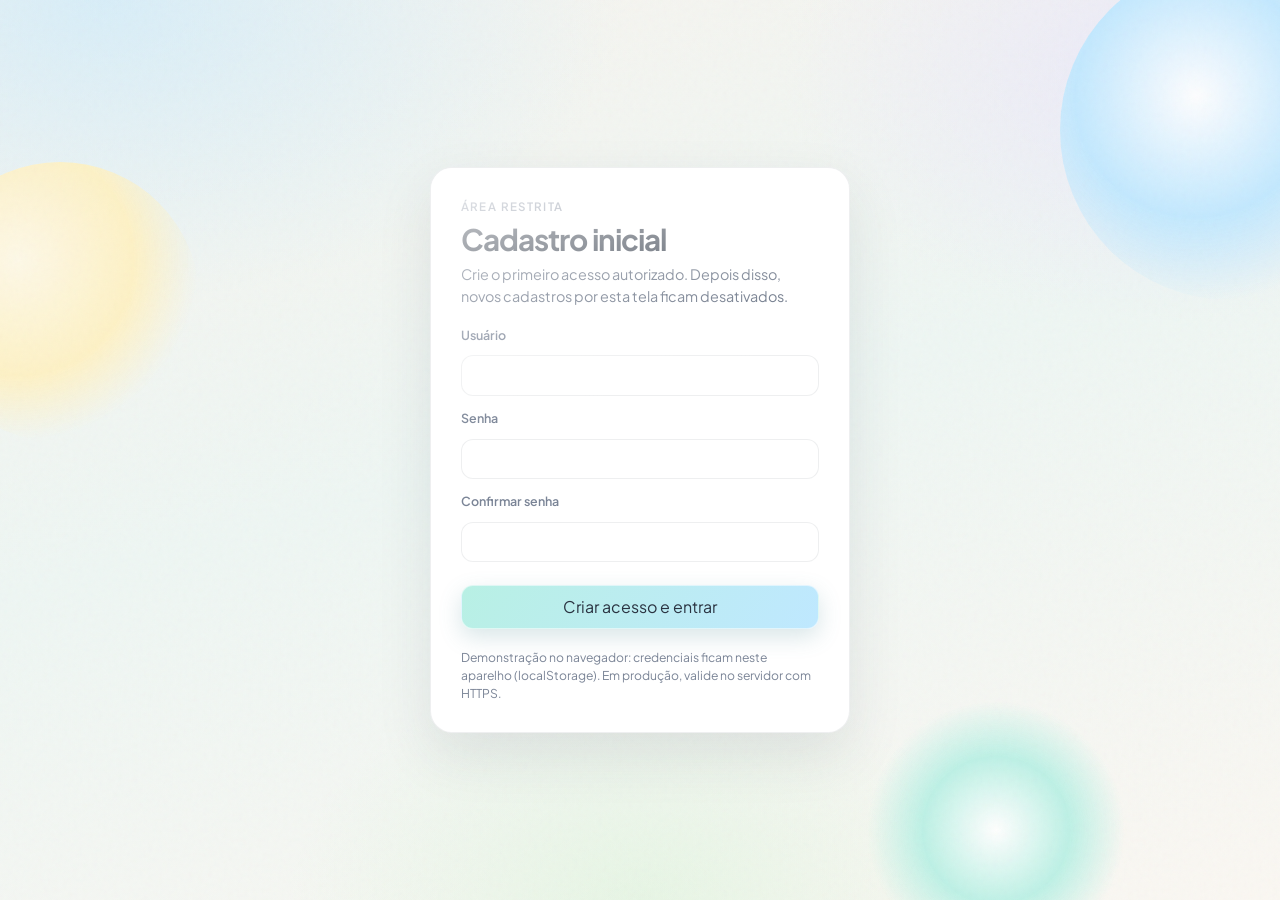
==== dashboard/login.html @ 688ccb38 "insercaologin" ====
<!DOCTYPE html>
<html lang="pt-BR">
  <head>
    <meta charset="UTF-8" />
    <meta name="viewport" content="width=device-width, initial-scale=1.0" />
    <title>Acesso — Dashboard</title>
    <link rel="preconnect" href="https://fonts.googleapis.com" />
    <link rel="preconnect" href="https://fonts.gstatic.com" crossorigin />
    <link
      href="https://fonts.googleapis.com/css2?family=Plus+Jakarta+Sans:ital,wght@0,400;0,500;0,600;0,700;1,400&display=swap"
      rel="stylesheet"
    />
    <link rel="stylesheet" href="styles.css" />
    <script>
      (function () {
        try {
          var t = localStorage.getItem("dashboard-theme");
          if (t !== "dark" && t !== "light") t = "light";
          document.documentElement.dataset.theme = t;
          document.documentElement.style.colorScheme = t === "dark" ? "dark" : "light";
        } catch (e) {
          document.documentElement.dataset.theme = "light";
        }
      })();
    </script>
    <script src="auth.js"></script>
  </head>
  <body class="theme-arara auth-body">
    <div class="app-bg" aria-hidden="true"></div>
    <div class="blobs" aria-hidden="true">
      <span class="blob blob--1"></span>
      <span class="blob blob--2"></span>
      <span class="blob blob--3"></span>
    </div>
    <div class="noise" aria-hidden="true"></div>

    <main class="auth-shell">
      <div class="auth-card card">
        <p class="eyebrow">Área restrita</p>
        <h1 class="auth-card__title" id="authTitle">Entrar</h1>
        <p class="auth-card__subtitle" id="authSubtitle"></p>

        <div class="auth-msg" id="authError" role="alert" hidden></div>

        <section id="registerPanel" class="auth-panel" hidden>
          <form id="registerForm" class="auth-form" autocomplete="off">
            <label class="auth-label" for="regUser">Usuário</label>
            <input id="regUser" class="input" name="username" type="text" required minlength="3" maxlength="64" />

            <label class="auth-label" for="regPass">Senha</label>
            <input id="regPass" class="input" name="password" type="password" required minlength="8" maxlength="128" />

            <label class="auth-label" for="regPass2">Confirmar senha</label>
            <input id="regPass2" class="input" name="password2" type="password" required minlength="8" maxlength="128" />

            <button type="submit" class="btn btn--primary auth-submit">Criar acesso e entrar</button>
          </form>
        </section>

        <section id="loginPanel" class="auth-panel" hidden>
          <form id="loginForm" class="auth-form" autocomplete="username">
            <label class="auth-label" for="logUser">Usuário</label>
            <input id="logUser" class="input" name="username" type="text" required maxlength="64" autocomplete="username" />

            <label class="auth-label" for="logPass">Senha</label>
            <input id="logPass" class="input" name="password" type="password" required maxlength="128" autocomplete="current-password" />

            <button type="submit" class="btn btn--primary auth-submit">Entrar</button>
          </form>
        </section>

        <p class="auth-footnote">
          Demonstração no navegador: credenciais ficam neste aparelho (localStorage). Em produção, valide no servidor com HTTPS.
        </p>
      </div>
    </main>

    <script src="login.js"></script>
  </body>
</html>
---- dashboard/styles.css ----
/* Pastéis “penas de arara” + composição inspirada em dashboards do Dribbble */

:root {
  /* Fundo: areia / nuvens tropicais */
  --bg-cream: #f7f4ef;
  --bg-mist: #eef6f3;
  --surface: #ffffff;
  --surface-2: rgba(255, 255, 255, 0.82);

  /* Penas (arara) — tons pastel natureza */
  --arara-sky: #bfe8ff;
  --arara-lagoon: #b8f0e4;
  --arara-canary: #fff1c2;
  --arara-coral: #ffd4d1;
  --arara-mint: #c9f2cb;
  --arara-lilac: #e4ddff;
  --arara-peach: #ffe4cf;
  --arara-seafoam: #d4f4ee;

  --text: #2a3341;
  --text-soft: #5c677a;
  --muted: #7a8496;
  --line: rgba(42, 51, 65, 0.08);
  --line-strong: rgba(42, 51, 65, 0.12);

  --shadow-sm: 0 4px 20px rgba(42, 51, 65, 0.06);
  --shadow-md: 0 14px 40px rgba(42, 51, 65, 0.08);
  --shadow-float: 0 22px 55px rgba(42, 51, 65, 0.1);

  --radius: 22px;
  --radius-sm: 14px;
  --font: "Plus Jakarta Sans", system-ui, -apple-system, sans-serif;
  --ease-out: cubic-bezier(0.22, 1, 0.36, 1);
  --ease-soft: cubic-bezier(0.4, 0, 0.2, 1);
}

*,
*::before,
*::after {
  box-sizing: border-box;
}

html {
  scroll-behavior: smooth;
}

body {
  margin: 0;
  min-height: 100vh;
  font-family: var(--font);
  color: var(--text);
  background: var(--bg-cream);
  line-height: 1.55;
  -webkit-font-smoothing: antialiased;
}

.app-bg {
  position: fixed;
  inset: 0;
  z-index: -3;
  background:
    radial-gradient(900px 520px at 8% 0%, rgba(191, 232, 255, 0.55), transparent 58%),
    radial-gradient(760px 480px at 92% 8%, rgba(228, 221, 255, 0.5), transparent 52%),
    radial-gradient(640px 420px at 50% 100%, rgba(201, 242, 203, 0.35), transparent 55%),
    linear-gradient(165deg, var(--bg-cream) 0%, var(--bg-mist) 48%, #faf7f2 100%);
}

.blobs {
  position: fixed;
  inset: 0;
  z-index: -2;
  pointer-events: none;
  overflow: hidden;
}

.blob {
  position: absolute;
  border-radius: 50%;
  filter: blur(0px);
  opacity: 0.9;
  animation: blobFloat 18s var(--ease-soft) infinite alternate;
}

.blob--1 {
  width: 280px;
  height: 280px;
  left: -80px;
  top: 18%;
  background: radial-gradient(circle at 35% 35%, #fff9e6, var(--arara-canary) 45%, transparent 70%);
  animation-duration: 22s;
}

.blob--2 {
  width: 340px;
  height: 340px;
  right: -120px;
  top: -40px;
  background: radial-gradient(circle at 40% 40%, #ffffff, var(--arara-sky) 42%, transparent 72%);
  animation-duration: 26s;
  animation-delay: -4s;
}

.blob--3 {
  width: 260px;
  height: 260px;
  right: 12%;
  bottom: -60px;
  background: radial-gradient(circle at 50% 50%, #ffffff, var(--arara-lagoon) 40%, transparent 70%);
  animation-duration: 20s;
  animation-delay: -8s;
}

.noise {
  position: fixed;
  inset: 0;
  z-index: -1;
  opacity: 0.035;
  pointer-events: none;
  mix-blend-mode: multiply;
  background-image: url("data:image/svg+xml,%3Csvg viewBox='0 0 200 200' xmlns='http://www.w3.org/2000/svg'%3E%3Cfilter id='n'%3E%3CfeTurbulence type='fractalNoise' baseFrequency='0.9' numOctaves='3' stitchTiles='stitch'/%3E%3C/filter%3E%3Crect width='100%25' height='100%25' filter='url(%23n)'/%3E%3C/svg%3E");
}

.header {
  max-width: 1180px;
  margin: 0 auto;
  padding: clamp(1.35rem, 4vw, 2.75rem) clamp(1rem, 4vw, 1.5rem) 1.1rem;
  display: flex;
  flex-wrap: wrap;
  gap: 1.25rem 1.75rem;
  align-items: flex-end;
  justify-content: space-between;
  animation: fadeUp 0.85s var(--ease-out) both;
}

.header__text {
  flex: 1 1 280px;
  min-width: 0;
}

.header__actions {
  flex: 0 1 auto;
  align-self: flex-end;
}

.header__toolbar {
  display: flex;
  flex-wrap: wrap;
  align-items: center;
  justify-content: flex-end;
  gap: 0.65rem;
}

.theme-toggle {
  display: inline-flex;
  align-items: center;
  justify-content: center;
  width: 44px;
  height: 44px;
  padding: 0;
  border-radius: 14px;
  border: 1px solid var(--line);
  background: var(--surface);
  box-shadow: var(--shadow-sm);
  cursor: pointer;
  color: var(--text-soft);
  transition:
    transform 0.28s var(--ease-soft),
    box-shadow 0.28s var(--ease-soft),
    border-color 0.25s var(--ease-soft),
    color 0.2s var(--ease-soft);
}

.theme-toggle:hover {
  color: var(--text);
  border-color: var(--line-strong);
  transform: translateY(-2px);
  box-shadow: var(--shadow-md);
}

.theme-toggle:focus-visible {
  outline: none;
  box-shadow: var(--shadow-sm), 0 0 0 3px rgba(126, 212, 196, 0.45);
}

.theme-toggle__icons {
  position: relative;
  width: 20px;
  height: 20px;
  display: grid;
  place-items: center;
}

.theme-toggle__svg {
  grid-area: 1 / 1;
  transition:
    opacity 0.35s var(--ease-soft),
    transform 0.45s var(--ease-out);
}

.theme-toggle__svg--moon {
  opacity: 1;
  transform: rotate(0deg) scale(1);
}

.theme-toggle__svg--sun {
  opacity: 0;
  transform: rotate(-50deg) scale(0.55);
}

html[data-theme="dark"] .theme-toggle__svg--moon {
  opacity: 0;
  transform: rotate(50deg) scale(0.55);
}

html[data-theme="dark"] .theme-toggle__svg--sun {
  opacity: 1;
  transform: rotate(0deg) scale(1);
}

.header__visual {
  flex: 0 0 auto;
  display: flex;
  align-items: flex-end;
  justify-content: center;
}

@media (max-width: 720px) {
  .header__visual {
    width: 100%;
    order: -1;
    justify-content: flex-start;
    margin-bottom: -0.25rem;
  }
}

.feather-stack {
  position: relative;
  width: 112px;
  height: 112px;
}

.feather {
  position: absolute;
  --rot: 0deg;
  border-radius: 50% 50% 50% 50% / 60% 60% 40% 40%;
  opacity: 0.92;
  box-shadow: var(--shadow-md);
  animation: featherBob 5.5s var(--ease-soft) infinite;
}

.feather--a {
  width: 88px;
  height: 88px;
  left: 0;
  top: 8px;
  --rot: -12deg;
  background: linear-gradient(145deg, var(--arara-sky), var(--arara-lagoon));
  animation-delay: 0s;
}

.feather--b {
  width: 72px;
  height: 72px;
  left: 38px;
  top: 0;
  --rot: 8deg;
  background: linear-gradient(160deg, var(--arara-canary), var(--arara-peach));
  animation-delay: 0.35s;
  z-index: 1;
}

.feather--c {
  width: 64px;
  height: 64px;
  left: 52px;
  top: 44px;
  --rot: 22deg;
  background: linear-gradient(135deg, var(--arara-coral), var(--arara-lilac));
  animation-delay: 0.7s;
}

.eyebrow {
  margin: 0 0 0.4rem;
  font-size: 0.72rem;
  font-weight: 600;
  letter-spacing: 0.12em;
  text-transform: uppercase;
  color: var(--muted);
}

h1 {
  margin: 0 0 0.45rem;
  font-size: clamp(1.7rem, 4.2vw, 2.35rem);
  font-weight: 700;
  letter-spacing: -0.03em;
  line-height: 1.15;
  color: var(--text);
}

.lede {
  margin: 0;
  max-width: 54ch;
  color: var(--text-soft);
  font-size: 0.95rem;
}

.filter-bar {
  display: flex;
  flex-wrap: wrap;
  align-items: center;
  gap: 0.55rem;
  padding: 0.55rem 0.75rem;
  border-radius: 999px;
  background: var(--surface);
  border: 1px solid var(--line);
  box-shadow: var(--shadow-sm);
  animation: popIn 0.5s var(--ease-soft) both;
}

.filter-bar[hidden] {
  display: none !important;
}

.filter-bar__label {
  font-size: 0.72rem;
  font-weight: 600;
  color: var(--muted);
}

.chip {
  border: none;
  cursor: pointer;
  font: inherit;
  font-weight: 600;
  font-size: 0.8rem;
  border-radius: 999px;
  padding: 0.35rem 0.9rem;
  transition: transform 0.28s var(--ease-soft), box-shadow 0.28s var(--ease-soft);
}

.chip--accent {
  color: var(--text);
  background: linear-gradient(120deg, var(--arara-lagoon), var(--arara-sky));
  border: 1px solid rgba(255, 255, 255, 0.65);
  box-shadow: 0 6px 18px rgba(100, 180, 200, 0.2);
}

.chip:hover {
  transform: translateY(-2px);
  box-shadow: 0 10px 26px rgba(100, 160, 190, 0.22);
}

.btn {
  font: inherit;
  font-weight: 600;
  font-size: 0.8rem;
  cursor: pointer;
  border-radius: 999px;
  padding: 0.4rem 0.95rem;
  border: 1px solid transparent;
  transition: background 0.25s var(--ease-soft), border-color 0.25s var(--ease-soft), transform 0.22s var(--ease-soft);
}

.btn--ghost {
  background: rgba(255, 255, 255, 0.65);
  color: var(--text-soft);
  border-color: var(--line);
}

.btn--ghost:hover {
  color: var(--text);
  border-color: var(--line-strong);
  transform: translateY(-1px);
}

.btn--soft {
  background: var(--surface);
  color: var(--text-soft);
  border-color: var(--line);
  box-shadow: var(--shadow-sm);
}

.btn--soft:hover {
  color: var(--text);
  border-color: var(--line-strong);
  transform: translateY(-2px);
  box-shadow: var(--shadow-md);
}

.grid {
  max-width: 1180px;
  margin: 0 auto;
  padding: 0 clamp(1rem, 4vw, 1.5rem) clamp(2rem, 5vw, 3rem);
  display: flex;
  flex-direction: column;
  gap: clamp(1rem, 2.2vw, 1.25rem);
}

.kpi {
  display: grid;
  grid-template-columns: repeat(4, minmax(0, 1fr));
  gap: clamp(0.75rem, 2vw, 1rem);
}

@media (max-width: 1024px) {
  .kpi {
    grid-template-columns: repeat(2, minmax(0, 1fr));
  }
}

@media (max-width: 520px) {
  .kpi {
    grid-template-columns: 1fr;
  }
}

.card {
  position: relative;
  border-radius: var(--radius);
  background: var(--surface);
  border: 1px solid var(--line);
  box-shadow: var(--shadow-float);
  overflow: hidden;
  transition: transform 0.35s var(--ease-soft), box-shadow 0.35s var(--ease-soft);
}

.card:hover {
  transform: translateY(-3px);
  box-shadow: 0 26px 60px rgba(42, 51, 65, 0.11);
}

.card::before {
  content: "";
  position: absolute;
  inset: 0;
  pointer-events: none;
  background: linear-gradient(165deg, rgba(255, 255, 255, 0.85) 0%, rgba(255, 255, 255, 0) 42%);
  opacity: 1;
}

.card--kpi {
  padding: 1.15rem 1.25rem 1.2rem;
}

.card--kpi::after {
  content: "";
  position: absolute;
  top: 0;
  left: 1.25rem;
  width: 44px;
  height: 4px;
  border-radius: 0 0 6px 6px;
  background: var(--kpi-accent, linear-gradient(90deg, var(--arara-lagoon), var(--arara-sky)));
  z-index: 1;
}

.kpi .card--kpi:nth-child(1) {
  --kpi-accent: linear-gradient(90deg, var(--arara-lagoon), var(--arara-sky));
}
.kpi .card--kpi:nth-child(2) {
  --kpi-accent: linear-gradient(90deg, var(--arara-canary), var(--arara-peach));
}
.kpi .card--kpi:nth-child(3) {
  --kpi-accent: linear-gradient(90deg, var(--arara-lilac), var(--arara-coral));
}
.kpi .card--kpi:nth-child(4) {
  --kpi-accent: linear-gradient(90deg, var(--arara-mint), var(--arara-seafoam));
}

.kpi-item {
  animation: fadeUp 0.78s var(--ease-out) both;
  animation-delay: var(--delay, 0ms);
}

.card__label {
  position: relative;
  z-index: 1;
  margin: 0;
  font-size: 0.78rem;
  font-weight: 600;
  color: var(--muted);
}

.card__value {
  position: relative;
  z-index: 1;
  margin: 0.4rem 0 0.2rem;
  font-size: clamp(1.32rem, 3vw, 1.72rem);
  font-weight: 700;
  letter-spacing: -0.025em;
  font-variant-numeric: tabular-nums;
  color: var(--text);
}

.card__hint {
  position: relative;
  z-index: 1;
  margin: 0;
  font-size: 0.76rem;
  color: var(--text-soft);
}

.charts-row {
  display: grid;
  grid-template-columns: repeat(2, minmax(0, 1fr));
  gap: clamp(0.75rem, 2vw, 1rem);
}

.charts-row--triple {
  grid-template-columns: 1.12fr 0.88fr;
}

@media (max-width: 900px) {
  .charts-row,
  .charts-row--triple {
    grid-template-columns: 1fr;
  }
}

.card--chart {
  padding: 1.05rem 1.15rem 1.2rem;
}

.card--table {
  padding: 1.05rem 1.15rem 1.2rem;
}

.chart-rise {
  animation: riseIn 0.88s var(--ease-out) both;
  animation-delay: var(--delay, 0ms);
}

.card__head {
  position: relative;
  z-index: 1;
  margin-bottom: 0.55rem;
}

.card__head--row {
  display: flex;
  flex-wrap: wrap;
  align-items: flex-end;
  justify-content: space-between;
  gap: 0.75rem;
}

.card__head h2 {
  margin: 0;
  font-size: 1.02rem;
  font-weight: 700;
  letter-spacing: -0.02em;
  color: var(--text);
}

.card__sub {
  margin: 0.12rem 0 0;
  font-size: 0.78rem;
  font-weight: 500;
  color: var(--muted);
}

.chart-wrap {
  position: relative;
  z-index: 1;
  width: 100%;
}

.chart-wrap--donut {
  height: min(300px, 56vw);
}

.chart-wrap--hbar {
  height: min(300px, 50vw);
}

.chart-wrap--line {
  height: min(268px, 46vw);
}

.timeline {
  position: relative;
  z-index: 1;
  display: flex;
  flex-direction: column;
  gap: 0.55rem;
  padding: 0.15rem 0 0.25rem;
  max-height: min(300px, 56vw);
  overflow: auto;
  scrollbar-color: rgba(42, 51, 65, 0.2) transparent;
}

.timeline__month {
  display: grid;
  grid-template-columns: 86px 1fr auto;
  align-items: center;
  gap: 0.6rem;
  padding: 0.5rem 0.65rem;
  border-radius: var(--radius-sm);
  background: linear-gradient(135deg, rgba(255, 255, 255, 0.92), rgba(247, 250, 252, 0.65));
  border: 1px solid var(--line);
  animation: fadeSlide 0.55s var(--ease-out) both;
  animation-delay: var(--tl-delay, 0ms);
  transition: transform 0.32s var(--ease-soft), box-shadow 0.32s var(--ease-soft), border-color 0.32s var(--ease-soft);
}

.timeline__month:hover {
  transform: translateX(5px);
  border-color: rgba(120, 200, 210, 0.35);
  box-shadow: var(--shadow-sm);
}

.timeline__label {
  font-size: 0.78rem;
  font-weight: 600;
  color: var(--text-soft);
}

.timeline__bar {
  height: 9px;
  border-radius: 999px;
  background: rgba(42, 51, 65, 0.06);
  overflow: hidden;
}

.timeline__fill {
  height: 100%;
  border-radius: inherit;
  width: 0;
  background: linear-gradient(90deg, var(--arara-lagoon), var(--arara-sky), var(--arara-lilac));
  transition: width 1s var(--ease-out);
}

.timeline__value {
  font-size: 0.82rem;
  font-variant-numeric: tabular-nums;
  font-weight: 700;
  color: var(--text);
}

.table-tools {
  flex: 1 1 200px;
  max-width: 320px;
}

.input {
  width: 100%;
  padding: 0.55rem 0.85rem;
  border-radius: 12px;
  border: 1px solid var(--line);
  background: rgba(255, 255, 255, 0.95);
  color: var(--text);
  font: inherit;
  font-size: 0.85rem;
  outline: none;
  transition: border-color 0.25s var(--ease-soft), box-shadow 0.25s var(--ease-soft);
}

.input::placeholder {
  color: var(--muted);
}

.input:focus {
  border-color: rgba(120, 190, 200, 0.55);
  box-shadow: 0 0 0 4px rgba(184, 240, 228, 0.45);
}

.table-scroll {
  position: relative;
  z-index: 1;
  overflow: auto;
  border-radius: var(--radius-sm);
  border: 1px solid var(--line);
  max-height: min(400px, 52vh);
  background: rgba(255, 255, 255, 0.5);
}

.data-table {
  width: 100%;
  border-collapse: collapse;
  font-size: 0.84rem;
}

.data-table thead {
  position: sticky;
  top: 0;
  background: rgba(255, 255, 255, 0.94);
  backdrop-filter: blur(10px);
  z-index: 1;
}

.data-table th,
.data-table td {
  padding: 0.62rem 0.78rem;
  text-align: left;
  border-bottom: 1px solid var(--line);
}

.data-table th {
  font-size: 0.68rem;
  text-transform: uppercase;
  letter-spacing: 0.07em;
  color: var(--muted);
  font-weight: 700;
}

.data-table tbody tr {
  animation: rowIn 0.48s var(--ease-out) both;
  transition: background 0.22s var(--ease-soft);
}

.data-table tbody tr:hover {
  background: rgba(191, 232, 255, 0.22);
}

.data-table tbody tr.is-dimmed {
  opacity: 0.35;
}

.data-table tbody tr.is-highlight {
  background: rgba(228, 221, 255, 0.35);
}

.data-table .num {
  text-align: right;
  font-variant-numeric: tabular-nums;
  white-space: nowrap;
  font-weight: 600;
  color: var(--text);
}

.badge {
  display: inline-flex;
  align-items: center;
  gap: 0.25rem;
  padding: 0.22rem 0.58rem;
  border-radius: 999px;
  font-size: 0.7rem;
  font-weight: 700;
  letter-spacing: 0.01em;
  color: var(--text-soft);
  border: 1px solid rgba(42, 51, 65, 0.1);
  background: rgba(255, 255, 255, 0.75);
}

.footer {
  max-width: 1180px;
  margin: 0 auto;
  padding: 0 clamp(1rem, 4vw, 1.5rem) 2.25rem;
  color: var(--muted);
  font-size: 0.78rem;
  font-weight: 500;
  animation: fadeUp 0.9s var(--ease-out) 0.15s both;
}

.sr-only {
  position: absolute;
  width: 1px;
  height: 1px;
  padding: 0;
  margin: -1px;
  overflow: hidden;
  clip: rect(0, 0, 0, 0);
  white-space: nowrap;
  border: 0;
}

@keyframes fadeUp {
  from {
    opacity: 0;
    transform: translateY(16px);
  }
  to {
    opacity: 1;
    transform: translateY(0);
  }
}

@keyframes riseIn {
  from {
    opacity: 0;
    transform: translateY(24px) scale(0.98);
  }
  to {
    opacity: 1;
    transform: translateY(0) scale(1);
  }
}

@keyframes popIn {
  from {
    opacity: 0;
    transform: scale(0.94);
  }
  to {
    opacity: 1;
    transform: scale(1);
  }
}

@keyframes fadeSlide {
  from {
    opacity: 0;
    transform: translateX(-12px);
  }
  to {
    opacity: 1;
    transform: translateX(0);
  }
}

@keyframes rowIn {
  from {
    opacity: 0;
    transform: translateY(8px);
  }
  to {
    opacity: 1;
    transform: translateY(0);
  }
}

@keyframes blobFloat {
  from {
    transform: translate3d(0, 0, 0) scale(1);
  }
  to {
    transform: translate3d(18px, 14px, 0) scale(1.04);
  }
}

@keyframes featherBob {
  0%,
  100% {
    transform: translateY(0) rotate(var(--rot));
  }
  50% {
    transform: translateY(-7px) rotate(calc(var(--rot) + 3deg));
  }
}

/* ——— Tema escuro (painel) ——— */
html[data-theme="dark"] {
  --bg-cream: #07090e;
  --bg-mist: #0d1018;
  --surface: rgba(22, 27, 38, 0.92);
  --surface-2: rgba(18, 22, 32, 0.94);

  --arara-sky: #8ec9e8;
  --arara-lagoon: #7dd4c4;
  --arara-canary: #f5e6a8;
  --arara-coral: #f5b5b8;
  --arara-mint: #a8e0b0;
  --arara-lilac: #c4b5f5;
  --arara-peach: #f0c4a8;
  --arara-seafoam: #9ee0d4;

  --text: #e8ecf3;
  --text-soft: #aeb6c9;
  --muted: #8a93a8;
  --line: rgba(255, 255, 255, 0.09);
  --line-strong: rgba(255, 255, 255, 0.16);

  --shadow-sm: 0 4px 22px rgba(0, 0, 0, 0.38);
  --shadow-md: 0 14px 42px rgba(0, 0, 0, 0.48);
  --shadow-float: 0 22px 60px rgba(0, 0, 0, 0.55);
}

html[data-theme="dark"] .app-bg {
  background:
    radial-gradient(900px 520px at 8% 0%, rgba(100, 180, 200, 0.16), transparent 58%),
    radial-gradient(760px 480px at 92% 8%, rgba(160, 140, 220, 0.14), transparent 52%),
    radial-gradient(640px 420px at 50% 100%, rgba(100, 200, 140, 0.1), transparent 55%),
    linear-gradient(165deg, var(--bg-cream) 0%, var(--bg-mist) 52%, #0a0e16 100%);
}

html[data-theme="dark"] .noise {
  opacity: 0.06;
  mix-blend-mode: soft-light;
}

html[data-theme="dark"] .blob--1 {
  background: radial-gradient(circle at 35% 35%, rgba(255, 240, 200, 0.12), var(--arara-canary) 28%, transparent 72%);
  opacity: 0.32;
}

html[data-theme="dark"] .blob--2 {
  background: radial-gradient(circle at 40% 40%, rgba(200, 230, 255, 0.1), var(--arara-sky) 30%, transparent 72%);
  opacity: 0.28;
}

html[data-theme="dark"] .blob--3 {
  background: radial-gradient(circle at 50% 50%, rgba(200, 255, 235, 0.08), var(--arara-lagoon) 28%, transparent 72%);
  opacity: 0.3;
}

html[data-theme="dark"] .filter-bar {
  background: var(--surface);
  border-color: var(--line);
}

html[data-theme="dark"] .chip--accent {
  border-color: rgba(255, 255, 255, 0.14);
  box-shadow: 0 8px 26px rgba(0, 0, 0, 0.4);
}

html[data-theme="dark"] .btn--ghost {
  background: rgba(255, 255, 255, 0.06);
  color: var(--text-soft);
}

html[data-theme="dark"] .btn--ghost:hover {
  border-color: var(--line-strong);
  color: var(--text);
}

html[data-theme="dark"] .btn--soft {
  background: var(--surface);
  color: var(--text-soft);
  border-color: var(--line);
}

html[data-theme="dark"] .card::before {
  background: linear-gradient(165deg, rgba(255, 255, 255, 0.07) 0%, rgba(255, 255, 255, 0) 45%);
}

html[data-theme="dark"] .timeline__month {
  background: linear-gradient(135deg, rgba(255, 255, 255, 0.06), rgba(255, 255, 255, 0.02));
  border-color: var(--line);
}

html[data-theme="dark"] .timeline__month:hover {
  border-color: rgba(126, 212, 196, 0.35);
  box-shadow: var(--shadow-sm);
}

html[data-theme="dark"] .timeline__bar {
  background: rgba(255, 255, 255, 0.09);
}

html[data-theme="dark"] .input {
  background: rgba(0, 0, 0, 0.28);
  border-color: var(--line);
  color: var(--text);
}

html[data-theme="dark"] .input:focus {
  border-color: rgba(126, 212, 196, 0.45);
  box-shadow: 0 0 0 4px rgba(126, 212, 196, 0.14);
}

html[data-theme="dark"] .table-scroll {
  background: rgba(0, 0, 0, 0.22);
  border-color: var(--line);
}

html[data-theme="dark"] .data-table thead {
  background: rgba(12, 15, 22, 0.96);
}

html[data-theme="dark"] .data-table tbody tr:hover {
  background: rgba(126, 212, 196, 0.09);
}

html[data-theme="dark"] .data-table tbody tr.is-highlight {
  background: rgba(196, 181, 245, 0.14);
}

html[data-theme="dark"] .badge {
  color: var(--text-soft);
  border-color: rgba(255, 255, 255, 0.12);
  background: rgba(255, 255, 255, 0.06);
}

html[data-theme="dark"] .feather {
  box-shadow: 0 14px 40px rgba(0, 0, 0, 0.5);
}

html[data-theme="dark"] .theme-toggle:focus-visible {
  box-shadow: var(--shadow-sm), 0 0 0 3px rgba(126, 212, 196, 0.35);
}

/* ——— Login / cadastro ——— */
.auth-body {
  min-height: 100vh;
  display: flex;
  flex-direction: column;
}

.auth-shell {
  flex: 1;
  display: flex;
  align-items: center;
  justify-content: center;
  padding: clamp(1.25rem, 5vw, 2.5rem) clamp(1rem, 4vw, 1.5rem);
}

.auth-card {
  width: 100%;
  max-width: 420px;
  padding: clamp(1.35rem, 4vw, 1.85rem);
  position: relative;
  z-index: 1;
}

.auth-card__title {
  margin: 0.35rem 0 0.5rem;
  font-size: clamp(1.45rem, 4vw, 1.85rem);
  font-weight: 700;
  letter-spacing: -0.03em;
  color: var(--text);
}

.auth-card__subtitle {
  margin: 0 0 1rem;
  font-size: 0.9rem;
  color: var(--text-soft);
  line-height: 1.5;
}

.auth-form {
  display: flex;
  flex-direction: column;
  gap: 0.65rem;
}

.auth-label {
  font-size: 0.78rem;
  font-weight: 600;
  color: var(--muted);
  margin-top: 0.15rem;
}

.auth-submit {
  margin-top: 0.75rem;
}

.auth-msg {
  padding: 0.55rem 0.65rem;
  border-radius: var(--radius-sm);
  font-size: 0.85rem;
  font-weight: 600;
  color: #7a2a2a;
  background: rgba(255, 200, 200, 0.45);
  border: 1px solid rgba(200, 100, 100, 0.28);
  margin-bottom: 0.35rem;
}

html[data-theme="dark"] .auth-msg {
  color: #ffc9c9;
  background: rgba(140, 50, 60, 0.28);
  border-color: rgba(255, 160, 160, 0.22);
}

.auth-msg[hidden] {
  display: none !important;
}

.auth-footnote {
  margin: 1.25rem 0 0;
  font-size: 0.76rem;
  color: var(--muted);
  line-height: 1.45;
}

.btn--primary {
  background: linear-gradient(125deg, var(--arara-lagoon), var(--arara-sky));
  color: var(--text);
  border: 1px solid rgba(255, 255, 255, 0.55);
  font-weight: 700;
  padding: 0.55rem 1.1rem;
  border-radius: 12px;
  box-shadow: 0 8px 22px rgba(80, 140, 150, 0.22);
  cursor: pointer;
  font: inherit;
  transition: transform 0.25s var(--ease-soft), box-shadow 0.25s var(--ease-soft);
}

.btn--primary:hover {
  transform: translateY(-2px);
  box-shadow: 0 12px 28px rgba(80, 140, 150, 0.3);
}

.session-pill {
  font-size: 0.72rem;
  font-weight: 600;
  color: var(--muted);
  padding: 0.38rem 0.72rem;
  border-radius: 999px;
  border: 1px solid var(--line);
  background: rgba(255, 255, 255, 0.55);
  max-width: 160px;
  white-space: nowrap;
  overflow: hidden;
  text-overflow: ellipsis;
}

html[data-theme="dark"] .session-pill {
  background: rgba(255, 255, 255, 0.06);
}

@media (max-width: 520px) {
  .session-pill {
    width: 100%;
    max-width: none;
    text-align: center;
  }
}

@media (prefers-reduced-motion: reduce) {
  *,
  *::before,
  *::after {
    animation-duration: 0.01ms !important;
    animation-iteration-count: 1 !important;
    transition-duration: 0.01ms !important;
    scroll-behavior: auto;
  }

  .blob {
    animation: none;
  }

  .feather {
    animation: none;
  }

  .card:hover {
    transform: none;
  }

  .timeline__fill {
    transition: none;
  }
}
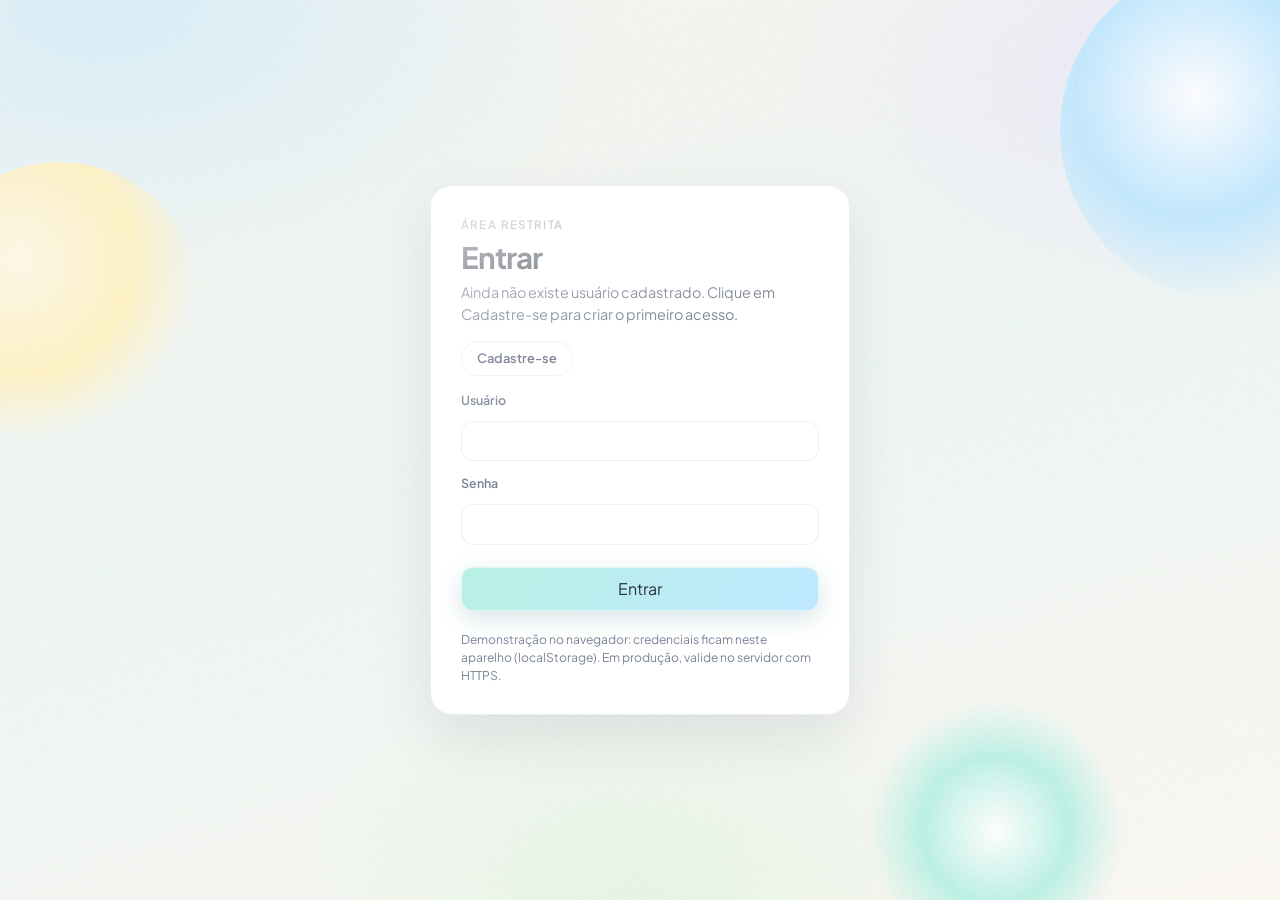
==== commit 1de318c7: "correcao tela de login" ====
--- a/dashboard/login.html
+++ b/dashboard/login.html
@@ -41,6 +41,10 @@
         <p class="auth-card__subtitle" id="authSubtitle"></p>
 
         <div class="auth-msg" id="authError" role="alert" hidden></div>
+        <div class="auth-actions" id="authActions">
+          <button type="button" class="btn btn--ghost" id="goLoginBtn" hidden>Fazer login</button>
+          <button type="button" class="btn btn--ghost" id="goRegisterBtn" hidden>Cadastre-se</button>
+        </div>
 
         <section id="registerPanel" class="auth-panel" hidden>
           <form id="registerForm" class="auth-form" autocomplete="off">
--- a/dashboard/styles.css
+++ b/dashboard/styles.css
@@ -361,6 +361,14 @@
   transition: background 0.25s var(--ease-soft), border-color 0.25s var(--ease-soft), transform 0.22s var(--ease-soft);
 }
 
+a.btn {
+  display: inline-flex;
+  align-items: center;
+  justify-content: center;
+  text-decoration: none;
+  box-sizing: border-box;
+}
+
 .btn--ghost {
   background: rgba(255, 255, 255, 0.65);
   color: var(--text-soft);
@@ -1055,6 +1063,12 @@
   display: none !important;
 }
 
+.auth-actions {
+  display: flex;
+  gap: 0.55rem;
+  margin-bottom: 0.8rem;
+}
+
 .auth-footnote {
   margin: 1.25rem 0 0;
   font-size: 0.76rem;
@@ -1106,6 +1120,222 @@
   }
 }
 
+/* ——— Gestão de usuários ——— */
+.users-main {
+  max-width: 960px;
+  margin: 0 auto;
+  padding: clamp(1.25rem, 4vw, 2.25rem) clamp(1rem, 4vw, 1.5rem) 2.5rem;
+  position: relative;
+  z-index: 1;
+}
+
+.users-header {
+  display: flex;
+  flex-wrap: wrap;
+  align-items: flex-start;
+  justify-content: space-between;
+  gap: 1rem;
+  margin-bottom: 1.25rem;
+  animation: fadeUp 0.75s var(--ease-out) both;
+}
+
+.users-header__title {
+  margin: 0.35rem 0 0.45rem;
+  font-size: clamp(1.55rem, 3.5vw, 2rem);
+  font-weight: 700;
+  letter-spacing: -0.03em;
+  color: var(--text);
+}
+
+.users-header__sub {
+  margin: 0;
+  max-width: 52ch;
+  font-size: 0.92rem;
+  color: var(--text-soft);
+  line-height: 1.5;
+}
+
+.users-card {
+  padding: 1.05rem 1.15rem 1.2rem;
+  margin-bottom: clamp(0.85rem, 2vw, 1.1rem);
+  animation: riseIn 0.82s var(--ease-out) both;
+}
+
+.users-card:nth-of-type(1) {
+  animation-delay: 80ms;
+}
+
+.users-card:nth-of-type(2) {
+  animation-delay: 140ms;
+}
+
+.users-form__row {
+  display: flex;
+  flex-wrap: wrap;
+  gap: 0.75rem 1rem;
+  align-items: flex-end;
+}
+
+.users-field {
+  flex: 1 1 160px;
+  display: flex;
+  flex-direction: column;
+  gap: 0.2rem;
+}
+
+.users-field--narrow {
+  flex: 0 1 140px;
+}
+
+.users-field--action {
+  flex: 0 0 auto;
+}
+
+select.input {
+  cursor: pointer;
+  appearance: none;
+  background-image: url("data:image/svg+xml,%3Csvg xmlns='http://www.w3.org/2000/svg' width='12' height='8' viewBox='0 0 12 8'%3E%3Cpath fill='%235c677a' d='M1 1.5L6 6l5-4.5'/%3E%3C/svg%3E");
+  background-repeat: no-repeat;
+  background-position: right 0.75rem center;
+  padding-right: 2rem;
+}
+
+html[data-theme="dark"] select.input {
+  background-image: url("data:image/svg+xml,%3Csvg xmlns='http://www.w3.org/2000/svg' width='12' height='8' viewBox='0 0 12 8'%3E%3Cpath fill='%23aeb6c9' d='M1 1.5L6 6l5-4.5'/%3E%3C/svg%3E");
+}
+
+.users-table-wrap {
+  max-height: none;
+}
+
+.users-you {
+  font-weight: 600;
+  color: var(--muted);
+  font-size: 0.82rem;
+}
+
+.users-pw-row {
+  display: flex;
+  flex-wrap: wrap;
+  gap: 0.45rem;
+  align-items: center;
+}
+
+.users-pw-input {
+  flex: 1 1 120px;
+  min-width: 100px;
+}
+
+.users-btn-tight {
+  padding: 0.45rem 0.65rem;
+  font-size: 0.78rem;
+  border-radius: 10px;
+}
+
+.users-btn-danger {
+  color: #8a3030;
+  border-color: rgba(200, 100, 100, 0.35);
+}
+
+.users-btn-danger:hover:not(:disabled) {
+  color: #6a2020;
+  background: rgba(255, 200, 200, 0.25);
+}
+
+html[data-theme="dark"] .users-btn-danger {
+  color: #ffb4b4;
+  border-color: rgba(255, 150, 150, 0.25);
+}
+
+.users-btn-danger:disabled {
+  opacity: 0.45;
+  cursor: not-allowed;
+}
+
+.users-col-actions {
+  white-space: nowrap;
+}
+
+.users-msg {
+  font-size: 0.88rem;
+  font-weight: 600;
+  padding: 0.5rem 0.65rem;
+  border-radius: var(--radius-sm);
+  margin: 0 0 0.75rem;
+  border: 1px solid var(--line);
+  background: rgba(184, 240, 228, 0.35);
+  color: var(--text);
+}
+
+.users-msg--error {
+  background: rgba(255, 200, 200, 0.45);
+  border-color: rgba(200, 100, 100, 0.28);
+  color: #7a2a2a;
+}
+
+html[data-theme="dark"] .users-msg--error {
+  color: #ffc9c9;
+  background: rgba(140, 50, 60, 0.28);
+  border-color: rgba(255, 160, 160, 0.22);
+}
+
+.users-msg[hidden],
+.users-msg--error[hidden] {
+  display: none !important;
+}
+
+.users-footer-note {
+  margin-top: 0.5rem;
+}
+
+.csv-import-banner {
+  position: relative;
+  z-index: 50;
+  margin: 0 auto;
+  max-width: 1180px;
+  padding: 0.75rem clamp(1rem, 4vw, 1.5rem) 0;
+}
+
+.csv-import-banner__inner {
+  border-radius: var(--radius-sm);
+  border: 1px solid var(--line);
+  background: var(--surface);
+  box-shadow: var(--shadow-md);
+  padding: 1rem 1.1rem;
+}
+
+.csv-import-banner__text {
+  margin: 0 0 0.5rem;
+  font-weight: 700;
+  font-size: 0.92rem;
+  color: var(--text);
+}
+
+.csv-import-banner__hint {
+  margin: 0 0 0.85rem;
+  font-size: 0.82rem;
+  color: var(--text-soft);
+  line-height: 1.5;
+}
+
+.csv-import-banner__hint code {
+  font-size: 0.78em;
+  padding: 0.1rem 0.35rem;
+  border-radius: 6px;
+  background: rgba(42, 51, 65, 0.06);
+}
+
+html[data-theme="dark"] .csv-import-banner__hint code {
+  background: rgba(255, 255, 255, 0.08);
+}
+
+.csv-import-banner__file {
+  cursor: pointer;
+  display: inline-flex;
+  align-items: center;
+  gap: 0.35rem;
+}
+
 @media (prefers-reduced-motion: reduce) {
   *,
   *::before,
